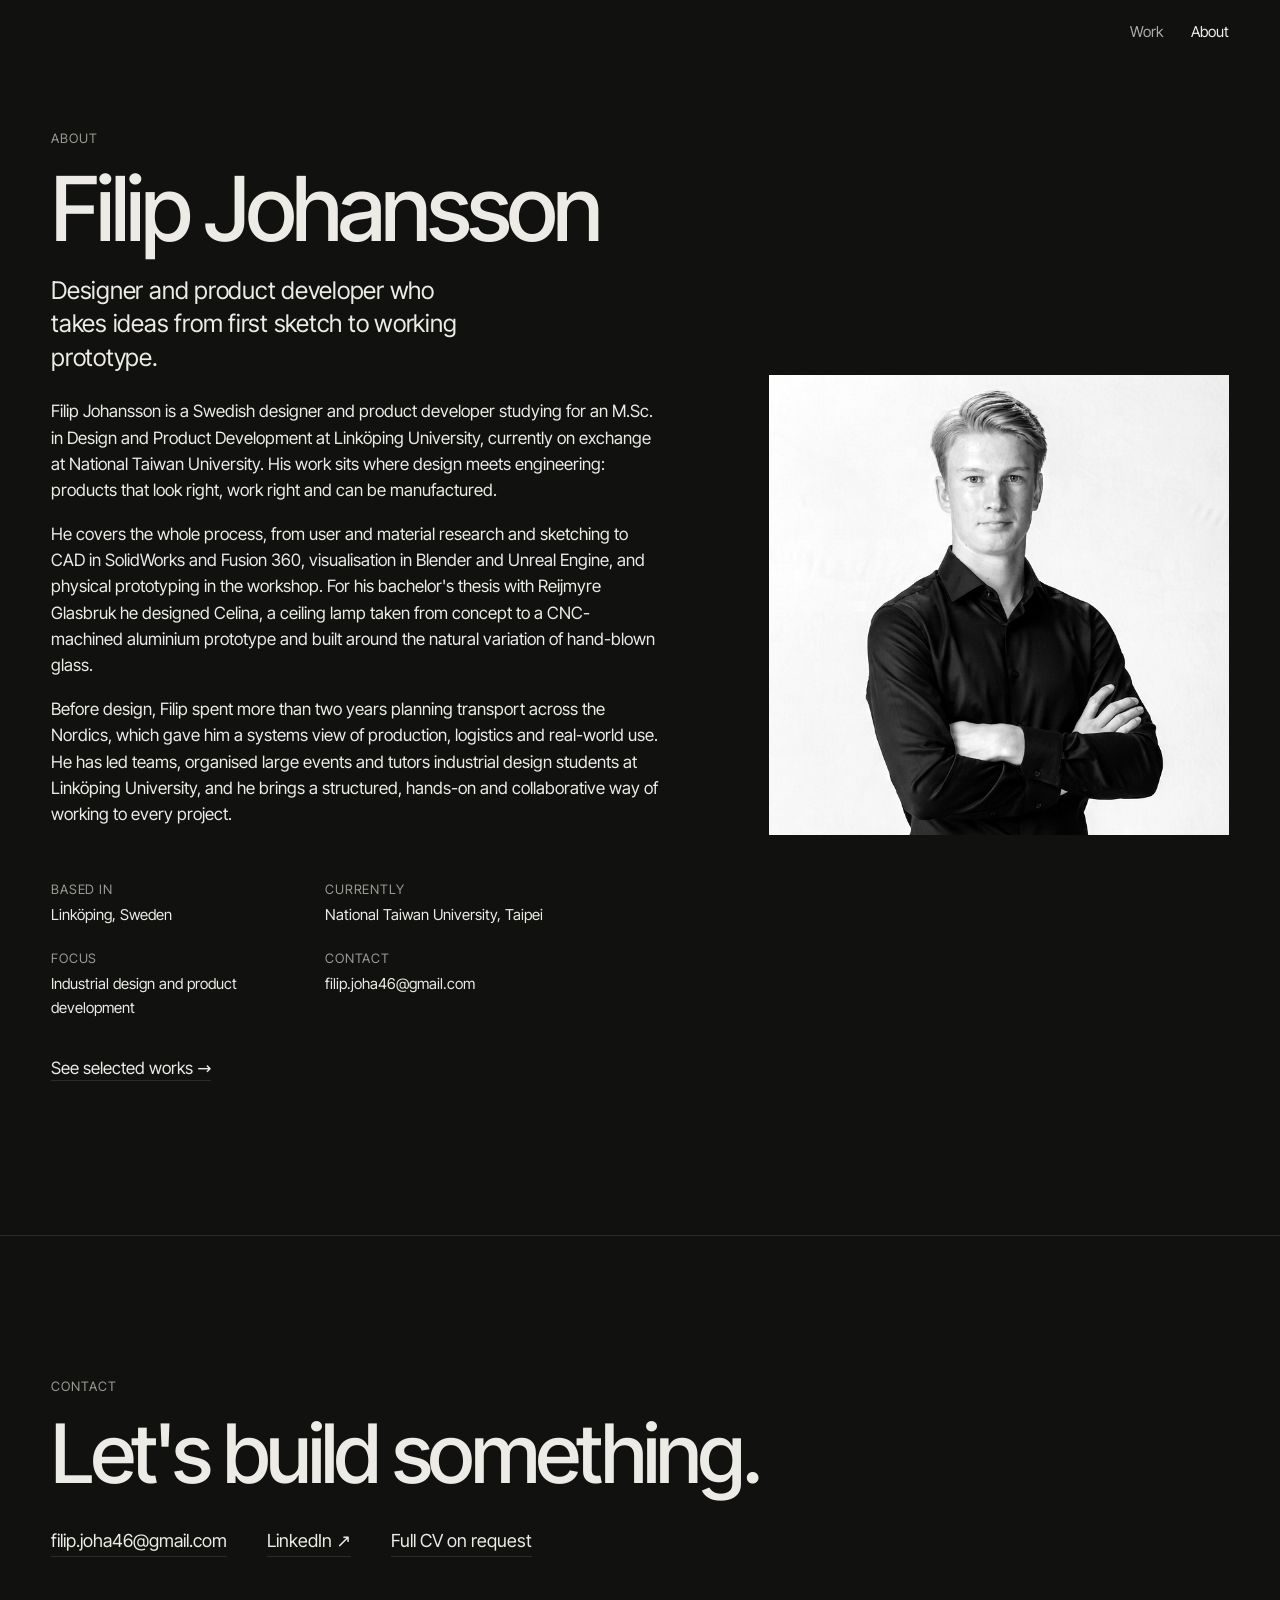
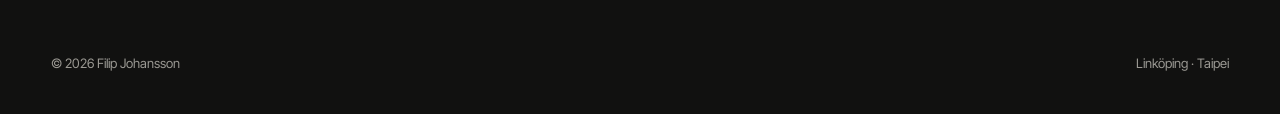
==== about.html @ da945d3a "Update portfolio site: Celina, Modulix 3D configurations, ORIS, Åbacka, About page Co-Authored-By: C" ====
<!DOCTYPE html>
<html lang="en">
<head>
<meta charset="utf-8">
<meta name="viewport" content="width=device-width,initial-scale=1">
<title>About — Filip Johansson</title>
<meta name="description" content="About Filip Johansson, M.Sc. student in Design and Product Development at Linköping University: experience, education, skills and contact.">
<meta property="og:title" content="About — Filip Johansson">
<meta property="og:image" content="assets/img/filip.jpg">
<link rel="icon" href="data:image/svg+xml,%3Csvg xmlns=%22http://www.w3.org/2000/svg%22 viewBox=%220 0 32 32%22%3E%3Crect width=%2232%22 height=%2232%22 rx=%226%22 fill=%22%23141414%22/%3E%3Ctext x=%2216%22 y=%2222%22 font-family=%22Arial%22 font-size=%2215%22 font-weight=%22600%22 fill=%22%23F2F1ED%22 text-anchor=%22middle%22%3EFJ%3C/text%3E%3C/svg%3E">
<link rel="stylesheet" href="assets/style.css">
</head>
<body class="dark">

<header class="site-header">
  <div class="wrap">
    <span></span>
    <nav class="nav">
      <a href="index.html">Work</a>
      <a href="about.html" aria-current="page">About</a>
    </nav>
  </div>
</header>

<main>
  <section class="case-split wrap">
    <div class="split-text reveal">
      <p class="eyebrow">About</p>
      <h1 class="display">Filip Johansson</h1>
      <p class="lead">Designer and product developer who takes ideas from first sketch to working prototype.</p>
      <p style="margin-top:24px">Filip Johansson is a Swedish designer and product developer studying for an M.Sc. in Design and Product Development at Linköping University, currently on exchange at National Taiwan University. His work sits where design meets engineering: products that look right, work right and can be manufactured.</p>
      <p>He covers the whole process, from user and material research and sketching to CAD in SolidWorks and Fusion 360, visualisation in Blender and Unreal Engine, and physical prototyping in the workshop. For his bachelor's thesis with Reijmyre Glasbruk he designed Celina, a ceiling lamp taken from concept to a CNC-machined aluminium prototype and built around the natural variation of hand-blown glass.</p>
      <p>Before design, Filip spent more than two years planning transport across the Nordics, which gave him a systems view of production, logistics and real-world use. He has led teams, organised large events and tutors industrial design students at Linköping University, and he brings a structured, hands-on and collaborative way of working to every project.</p>
      <dl class="meta">
        <div><dt>Based in</dt><dd>Linköping, Sweden</dd></div>
        <div><dt>Currently</dt><dd>National Taiwan University, Taipei</dd></div>
        <div><dt>Focus</dt><dd>Industrial design and product development</dd></div>
        <div><dt>Contact</dt><dd><a href="mailto:filip.joha46@gmail.com">filip.joha46@gmail.com</a></dd></div>
      </dl>
      <p style="margin-top:36px"><a class="more" href="index.html#work">See selected works →</a></p>
    </div>
    <figure class="split-img about-portrait portrait-sm"><img src="assets/img/filip.jpg" alt="Portrait of Filip Johansson"></figure>
  </section>


</main>

<footer id="contact" class="contact">
  <div class="wrap">
    <p class="eyebrow">Contact</p>
    <h2 class="display" style="margin-top:16px">Let's build something.</h2>
    <div class="contact-links">
      <a href="mailto:filip.joha46@gmail.com">filip.joha46@gmail.com</a>
      <a href="https://www.linkedin.com/in/filip-johansson-716963175/" target="_blank" rel="noopener">LinkedIn ↗</a>
      <a href="mailto:filip.joha46@gmail.com?subject=CV%20request">Full CV on request</a>
    </div>
    <div class="foot"><span>© <span id="year">2026</span> Filip Johansson</span><span>Linköping · Taipei</span></div>
  </div>
</footer>

<script src="assets/main.js"></script>
</body>
</html>
---- assets/style.css ----
/* Filip Johansson — portfolio */
@font-face{font-family:'Inter Tight';font-style:normal;font-weight:400;font-display:swap;src:url(fonts/inter-tight-latin-ext-400-normal.woff2) format('woff2');unicode-range:U+0100-02BA,U+02BD-02C5,U+02C7-02CC,U+02CE-02D7,U+02DD-02FF,U+0304,U+0308,U+0329,U+1D00-1DBF,U+1E00-1E9F,U+1EF2-1EFF,U+2020,U+20A0-20AB,U+20AD-20C0,U+2113,U+2C60-2C7F,U+A720-A7FF}
@font-face{font-family:'Inter Tight';font-style:normal;font-weight:400;font-display:swap;src:url(fonts/inter-tight-latin-400-normal.woff2) format('woff2');unicode-range:U+0000-00FF,U+0131,U+0152-0153,U+02BB-02BC,U+02C6,U+02DA,U+02DC,U+0304,U+0308,U+0329,U+2000-206F,U+20AC,U+2122,U+2191,U+2193,U+2212,U+2215,U+FEFF,U+FFFD}
@font-face{font-family:'Inter Tight';font-style:normal;font-weight:500;font-display:swap;src:url(fonts/inter-tight-latin-ext-500-normal.woff2) format('woff2');unicode-range:U+0100-02BA,U+02BD-02C5,U+02C7-02CC,U+02CE-02D7,U+02DD-02FF,U+0304,U+0308,U+0329,U+1D00-1DBF,U+1E00-1E9F,U+1EF2-1EFF,U+2020,U+20A0-20AB,U+20AD-20C0,U+2113,U+2C60-2C7F,U+A720-A7FF}
@font-face{font-family:'Inter Tight';font-style:normal;font-weight:500;font-display:swap;src:url(fonts/inter-tight-latin-500-normal.woff2) format('woff2');unicode-range:U+0000-00FF,U+0131,U+0152-0153,U+02BB-02BC,U+02C6,U+02DA,U+02DC,U+0304,U+0308,U+0329,U+2000-206F,U+20AC,U+2122,U+2191,U+2193,U+2212,U+2215,U+FEFF,U+FFFD}
@font-face{font-family:'Inter Tight';font-style:normal;font-weight:600;font-display:swap;src:url(fonts/inter-tight-latin-ext-600-normal.woff2) format('woff2');unicode-range:U+0100-02BA,U+02BD-02C5,U+02C7-02CC,U+02CE-02D7,U+02DD-02FF,U+0304,U+0308,U+0329,U+1D00-1DBF,U+1E00-1E9F,U+1EF2-1EFF,U+2020,U+20A0-20AB,U+20AD-20C0,U+2113,U+2C60-2C7F,U+A720-A7FF}
@font-face{font-family:'Inter Tight';font-style:normal;font-weight:600;font-display:swap;src:url(fonts/inter-tight-latin-600-normal.woff2) format('woff2');unicode-range:U+0000-00FF,U+0131,U+0152-0153,U+02BB-02BC,U+02C6,U+02DA,U+02DC,U+0304,U+0308,U+0329,U+2000-206F,U+20AC,U+2122,U+2191,U+2193,U+2212,U+2215,U+FEFF,U+FFFD}
:root{
  --bg:#F2F1ED;
  --ink:#141414;
  --muted:#6E6D68;
  --line:#D9D7D0;
  --tile:#E6E4DE;
  --max:1440px;
  --pad:clamp(20px,4vw,56px);
  --gap:clamp(10px,1.4vw,20px);
  --font:"Inter Tight",system-ui,-apple-system,"Segoe UI",Roboto,sans-serif;
}
*{box-sizing:border-box;margin:0;padding:0}
html{scroll-behavior:smooth}
body{background:var(--bg);color:var(--ink);font-family:var(--font);font-size:17px;line-height:1.55;-webkit-font-smoothing:antialiased}
img,video{display:block;max-width:100%;height:auto}
a{color:inherit;text-decoration:none}
::selection{background:var(--ink);color:var(--bg)}
.wrap{max-width:var(--max);margin-left:auto;margin-right:auto;padding-left:var(--pad);padding-right:var(--pad)}

/* Header */
.site-header{position:sticky;top:0;z-index:20;background:rgba(242,241,237,.88);backdrop-filter:blur(10px);-webkit-backdrop-filter:blur(10px)}
.site-header .wrap{display:flex;align-items:center;justify-content:space-between;height:64px}
.logo{font-weight:600;letter-spacing:-.01em}
.logo span{color:var(--muted);font-weight:400}
.nav{display:flex;gap:28px;font-size:15px}
.nav a{color:var(--muted);transition:color .2s}
.nav a:hover,.nav a[aria-current]{color:var(--ink)}

/* Type */
.eyebrow{font-size:13px;letter-spacing:.08em;text-transform:uppercase;color:var(--muted)}
.label{font-size:14px;color:var(--muted);display:flex;align-items:center;gap:10px}
.label::before{content:none}
h1,h2,h3{font-weight:500;letter-spacing:-.025em;line-height:1.06}
.display{font-size:clamp(42px,7vw,104px);letter-spacing:-.045em;line-height:1}
h2{font-size:clamp(28px,3.6vw,52px);letter-spacing:-.03em}
h3{font-size:21px;letter-spacing:-.015em;line-height:1.2}
.lead{font-size:clamp(19px,1.9vw,26px);line-height:1.38;letter-spacing:-.01em}
p{max-width:62ch}
p+p{margin-top:1em}
.muted{color:var(--muted)}

/* ---------- Home ---------- */
.hero{padding-top:clamp(64px,11vw,160px);padding-bottom:clamp(48px,7vw,96px)}
.hero .display{max-width:15ch}
.hero .lead{max-width:40ch;margin-top:clamp(24px,3vw,40px);color:var(--muted)}
.hero .lead b{color:var(--ink);font-weight:500}

.work{display:grid;grid-template-columns:repeat(2,1fr);gap:clamp(36px,5vw,72px) var(--gap)}
.tile{display:block}
.tile.wide{grid-column:1/-1}
.tile-img{overflow:hidden;background:var(--tile);aspect-ratio:4/5}
.tile.wide .tile-img{aspect-ratio:16/8}
.tile-img img{width:100%;height:100%;object-fit:cover;transition:transform 1s cubic-bezier(.2,.7,.2,1)}
.tile:hover .tile-img img{transform:scale(1.03)}
.tile-body{display:flex;justify-content:space-between;align-items:baseline;gap:16px;padding-top:16px}
.tile-title{font-size:clamp(20px,1.8vw,24px);font-weight:500;letter-spacing:-.02em}
.tile-sub{color:var(--muted);font-size:15px;margin-top:2px}
.tile-tags{color:var(--muted);font-size:14px;text-align:right}
.tile .arrow{display:inline-block;transition:transform .3s}
.tile:hover .arrow{transform:translateX(5px)}

.section{padding-top:clamp(80px,11vw,160px);padding-bottom:clamp(40px,6vw,80px)}
.split{display:grid;align-items:start;grid-template-columns:minmax(0,4fr) minmax(0,8fr);gap:clamp(24px,5vw,80px)}
.qualities{display:grid;grid-template-columns:repeat(2,1fr);gap:clamp(32px,4vw,56px) clamp(24px,4vw,56px);margin-top:clamp(40px,5vw,64px)}
.quality{border-top:1px solid var(--ink);padding-top:18px}
.quality .n{font-size:13px;color:var(--muted);letter-spacing:.06em}
.quality h3{margin:10px 0 10px}
.quality p{color:var(--muted);font-size:16px}
.areas{list-style:none;display:flex;flex-wrap:wrap;gap:10px;margin-top:28px}
.areas li{border:1px solid var(--line);border-radius:999px;padding:9px 18px;font-size:15px;background:rgba(255,255,255,.35)}

/* Contact / footer */
.contact{padding:clamp(80px,11vw,160px) 0 40px;border-top:1px solid var(--line);margin-top:clamp(40px,6vw,80px)}
.contact .display{font-size:clamp(38px,6.4vw,92px)}
.contact-links{display:flex;flex-wrap:wrap;gap:16px 40px;margin-top:32px;font-size:18px}
.contact-links a{border-bottom:1px solid var(--line);padding-bottom:2px;transition:border-color .2s}
.contact-links a:hover{border-color:var(--ink)}
.foot{display:flex;justify-content:space-between;margin-top:96px;color:var(--muted);font-size:13px}

/* ---------- Case pages (large-image layout) ---------- */
.case-cover{width:100%;height:calc(100vh - 64px);min-height:420px;max-height:1000px;overflow:hidden;background:var(--tile)}
.case-cover img{width:100%;height:100%;object-fit:cover}
.case-intro{padding-top:clamp(48px,7vw,104px);padding-bottom:clamp(40px,6vw,88px)}
.case-intro .eyebrow{margin-bottom:16px}
.case-intro .lead{margin-top:20px;max-width:30ch}
.case-head{display:grid;grid-template-columns:minmax(0,7fr) minmax(0,5fr);gap:clamp(28px,5vw,80px);align-items:end}
.meta{display:grid;grid-template-columns:1fr 1fr;gap:22px 28px;font-size:15px}
.meta dt{color:var(--muted);font-size:13px;letter-spacing:.06em;text-transform:uppercase;margin-bottom:4px}

.chapter{padding-top:clamp(64px,9vw,136px)}
.chapter-text{display:grid;align-items:start;grid-template-columns:minmax(0,4fr) minmax(0,8fr);gap:clamp(20px,5vw,80px);padding-top:22px;border-top:1px solid var(--line);margin-bottom:clamp(32px,4.5vw,64px)}
.chapter-text h2{margin-bottom:22px;max-width:18ch}
.chapter-text p{font-size:18px}
.facts-row{display:flex;flex-wrap:wrap;gap:clamp(24px,4vw,64px);margin-top:28px}
.facts-row div{font-size:clamp(26px,2.6vw,36px);letter-spacing:-.03em;line-height:1.1}
.facts-row small{display:block;font-size:13px;color:var(--muted);letter-spacing:.04em;margin-top:6px}
.points{list-style:none;margin-top:24px;display:grid;grid-template-columns:1fr 1fr;gap:20px 32px}
.points li{border-top:1px solid var(--line);padding-top:12px;font-size:16px;color:var(--muted)}
.points li b{display:block;color:var(--ink);font-weight:500;font-size:17px;margin-bottom:4px}

.bleed{width:100%;margin-top:var(--gap)}
.bleed img{width:100%;height:auto}
.bleed.crop{height:min(88vh,1000px);overflow:hidden}
.bleed.crop img{height:100%;object-fit:cover}
.media{display:grid;gap:var(--gap);margin-top:var(--gap)}
.media.c2{grid-template-columns:1fr 1fr}
.media.c3{grid-template-columns:repeat(3,1fr)}
.media.c12{grid-template-columns:1fr 2fr}
.media.c21{grid-template-columns:2fr 1fr}
.media figure{background:var(--tile);overflow:hidden;position:relative}
.media img{width:100%;height:100%;object-fit:cover}
.r45 {aspect-ratio:4/5}.r34{aspect-ratio:3/4}.r11{aspect-ratio:1/1}.r169{aspect-ratio:16/9}.r32{aspect-ratio:3/2}
.fit img{object-fit:contain}
.fit{background:var(--bg)!important}
.paper{background:#FAFAF8!important}
.cap{font-size:13px;color:var(--muted);margin-top:10px}

.quote{font-size:clamp(26px,3.4vw,48px);letter-spacing:-.03em;line-height:1.15;max-width:24ch;padding:clamp(56px,8vw,120px) 0 0}

/* Placeholder for content still to be added */
.ph{border:1.5px dashed #BDBAB2;background:repeating-linear-gradient(135deg,transparent 0 14px,rgba(0,0,0,.02) 14px 28px)!important;display:flex;flex-direction:column;justify-content:center;align-items:center;text-align:center;padding:28px;color:var(--muted);font-size:14px;min-height:240px}
.ph b{display:block;color:var(--ink);font-weight:500;font-size:12px;letter-spacing:.08em;text-transform:uppercase;margin-bottom:8px}
.ph.txt{min-height:0;align-items:flex-start;text-align:left;margin-top:16px}

.credits{font-size:15px;color:var(--muted);margin-top:16px}
.next{display:flex;justify-content:space-between;align-items:flex-end;gap:24px;padding:clamp(64px,9vw,128px) 0 0;margin-top:clamp(64px,9vw,128px);border-top:1px solid var(--line)}
.next a.display{font-size:clamp(40px,7vw,104px);transition:opacity .2s}
.next a.display:hover{opacity:.6}

/* Reveal */
.reveal{opacity:0;transform:translateY(18px);transition:opacity .9s ease,transform .9s cubic-bezier(.2,.7,.2,1)}
.reveal.in{opacity:1;transform:none}
@media (prefers-reduced-motion:reduce){.reveal{opacity:1;transform:none;transition:none}html{scroll-behavior:auto}}

@media (max-width:900px){
  .split,.chapter-text,.case-head{grid-template-columns:1fr}
  .qualities{grid-template-columns:1fr}
  .tile.wide .tile-img{aspect-ratio:4/3}
  .media.c3{grid-template-columns:1fr 1fr}
  .media.c12,.media.c21{grid-template-columns:1fr}
  .logo span{display:none}
  .case-cover{height:70vh}
  .bleed.crop{height:70vh}
}
@media (max-width:600px){
  .work{grid-template-columns:1fr}
  .media.c2,.media.c3{grid-template-columns:1fr}
  .points{grid-template-columns:1fr}
  .meta{grid-template-columns:1fr 1fr}
  .nav{gap:16px}
}
.bottom img{object-position:50% 100%}
.case-cover video{width:100%;height:100%;object-fit:cover}
.vband{background:var(--bg);margin-top:0}
.vband video{width:100%;aspect-ratio:1920/500;object-fit:cover;-webkit-mask-image:linear-gradient(to bottom,transparent,#000 12%,#000 88%,transparent);mask-image:linear-gradient(to bottom,transparent,#000 12%,#000 88%,transparent)}


/* Split header (image beside title) */
.case-split{display:grid;grid-template-columns:minmax(0,6fr) minmax(0,5fr);gap:clamp(28px,5vw,80px);align-items:end;padding-top:clamp(32px,4vw,56px);padding-bottom:clamp(48px,6vw,88px)}
.split-text .eyebrow{margin-bottom:16px}
.split-text .lead{margin-top:20px;max-width:30ch}
.split-text .meta{margin-top:clamp(32px,4vw,56px);max-width:520px}
.split-img{background:var(--tile);aspect-ratio:786/1024;max-height:calc(100vh - 120px);overflow:hidden;margin-left:auto;width:100%}
.split-img img{width:100%;height:100%;object-fit:cover}
@media (max-width:900px){.case-split{grid-template-columns:1fr}.split-img{order:-1;max-height:none}}
.pad img{padding:10% 14%}
.r43{aspect-ratio:4/3}
.figwrap figure{background:var(--tile);overflow:hidden}
.figwrap .fit{background:var(--bg)}

/* About / CV */
.about-portrait img{object-position:50% 20%}
.cv{list-style:none}
.cv li{display:grid;grid-template-columns:minmax(0,1fr) auto;gap:4px 24px;padding:18px 0;border-top:1px solid var(--line)}
.cv li:first-child{border-top:0;padding-top:0}
.cv li b{display:block;font-weight:500;font-size:18px;letter-spacing:-.01em}
.cv li span{color:var(--muted);font-size:15px}
.cv li time{color:var(--muted);font-size:14px;white-space:nowrap}
.cv li p{grid-column:1/-1;color:var(--muted);font-size:16px;margin-top:6px}
.cv a{border-bottom:1px solid var(--line)}
.skills{display:grid;grid-template-columns:1fr 1fr;gap:32px 40px}
.skills h3{font-size:17px;margin-bottom:4px}
.skills .areas{margin-top:12px}
@media (max-width:600px){.skills{grid-template-columns:1fr}.cv li{grid-template-columns:1fr}}

/* Dark theme (Story page) */
body.dark{--bg:#111110;--ink:#EDEBE6;--muted:#9B9993;--line:#2C2B29;--tile:#1C1B1A}
body.dark .site-header{background:rgba(17,17,16,.86)}
body.dark ::selection{background:var(--ink);color:var(--bg)}
body.dark .contact-links a:hover{border-color:var(--ink)}
.portrait-sm{aspect-ratio:1/1;max-width:460px;align-self:center}

/* Menu in contrast to whatever is behind it */
.site-header{position:fixed;top:0;left:0;right:0;background:transparent!important;backdrop-filter:none!important;-webkit-backdrop-filter:none!important;mix-blend-mode:difference;color:#fff}
.site-header .logo,.site-header .nav a,.site-header .nav a[aria-current]{color:#fff}
.site-header .nav a{opacity:.7;transition:opacity .2s}
.site-header .nav a:hover,.site-header .nav a[aria-current]{opacity:1}
.case-cover{height:100vh;max-height:none}
.hero{padding-top:clamp(120px,14vw,200px)}
.case-split{padding-top:clamp(104px,10vw,140px)}
.work-head{display:flex;justify-content:space-between;align-items:center;gap:24px;padding-top:16px;border-top:1px solid var(--line);margin-bottom:clamp(20px,2.5vw,32px)}
.work-head span{color:var(--muted);font-size:14px}
.more{border-bottom:1px solid var(--line);padding-bottom:2px;font-size:17px}.more:hover{border-color:var(--ink)}
.viewer{margin-top:var(--gap)}
.viewer model-viewer{width:100%;height:min(70vh,640px);background:var(--tile);--poster-color:transparent;display:block}
.cfg-tabs{display:flex;flex-wrap:wrap;gap:8px;margin:0 0 14px}
.cfg-tabs button{font:inherit;font-size:13px;letter-spacing:.01em;padding:8px 16px;border:1px solid var(--line,rgba(0,0,0,.15));border-radius:999px;background:transparent;color:var(--ink);cursor:pointer;transition:background .2s,color .2s}
.cfg-tabs button:hover{border-color:var(--ink)}
.cfg-tabs button[aria-selected="true"]{background:var(--ink);color:var(--bg);border-color:var(--ink)}
.viewer + .media{margin-top:clamp(24px,3vw,40px)}
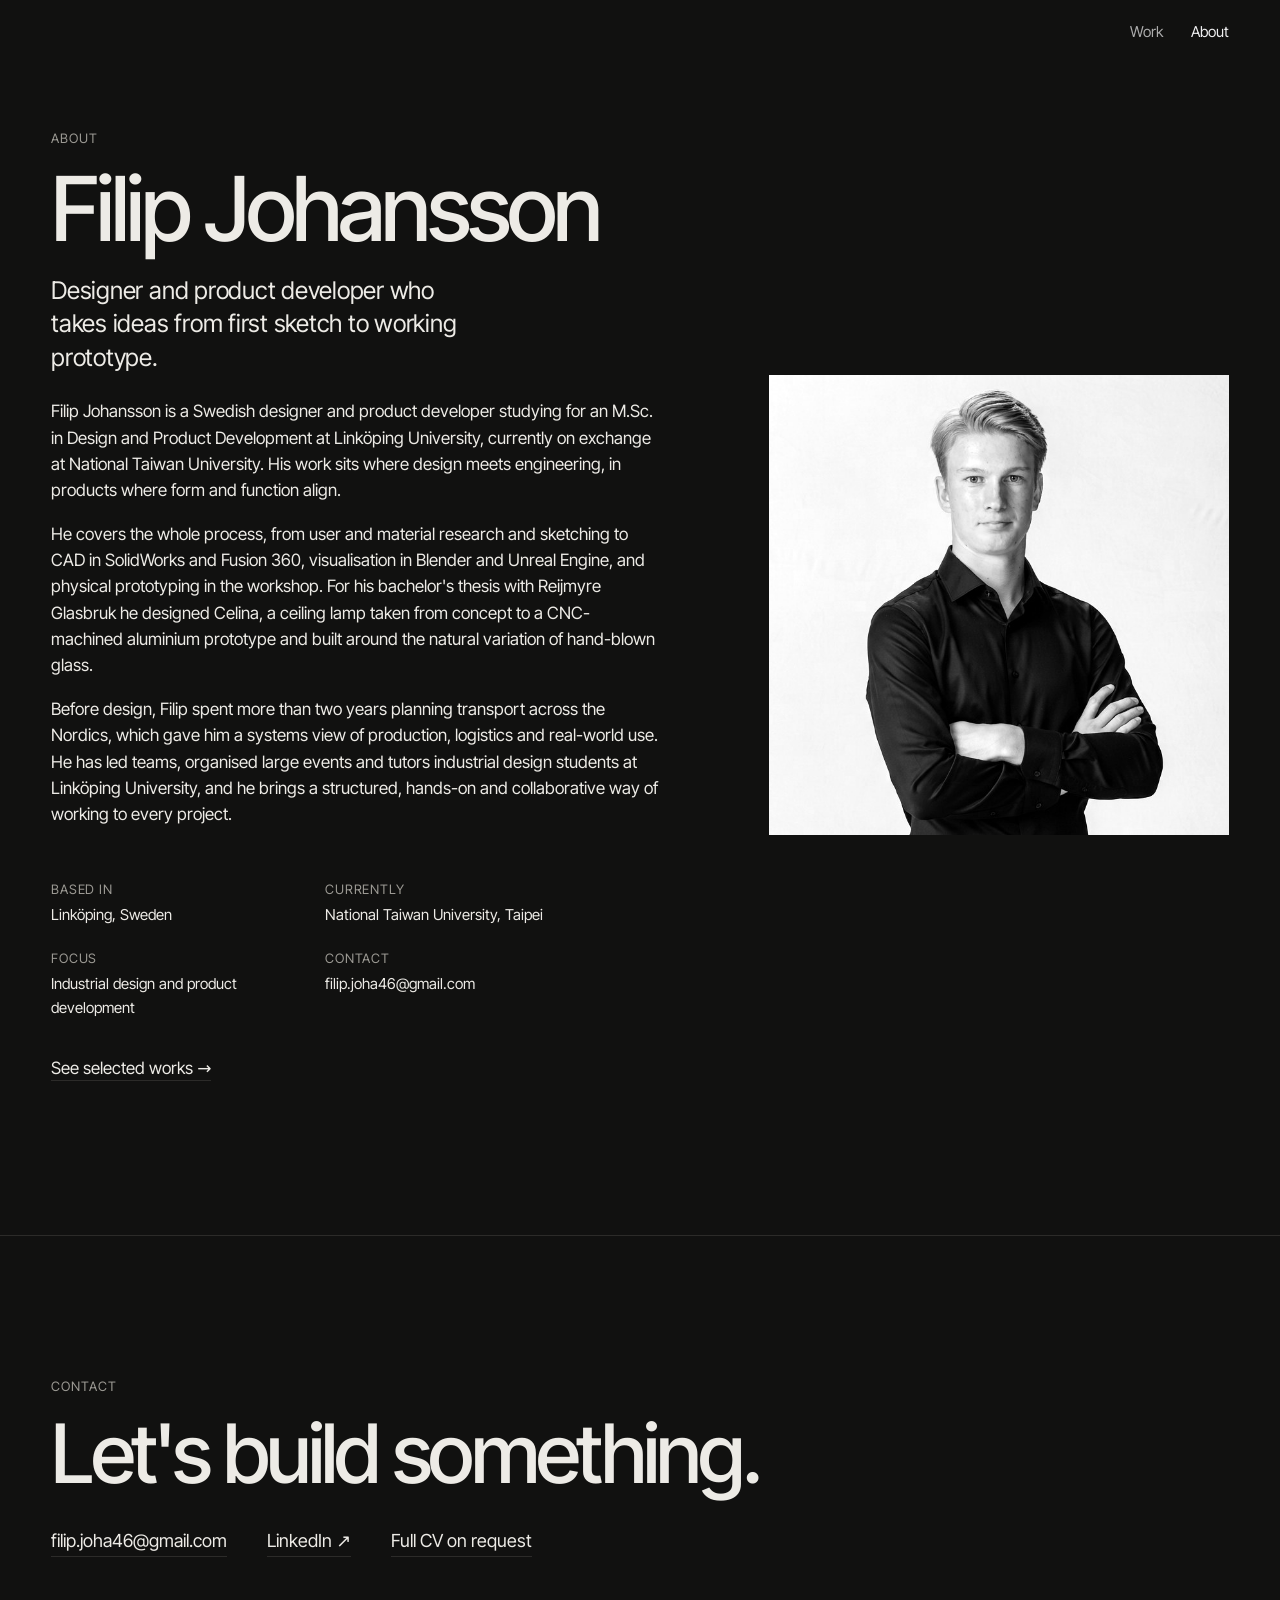
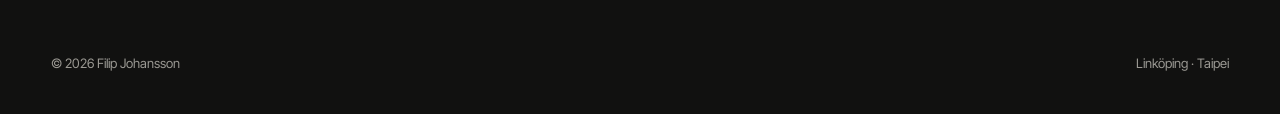
==== commit d1645532: "About: reword the design-meets-engineering sentence Co-Authored-By: Claude Opus 5.5 <noreply@anthrop" ====
--- a/about.html
+++ b/about.html
@@ -28,7 +28,7 @@
       <p class="eyebrow">About</p>
       <h1 class="display">Filip Johansson</h1>
       <p class="lead">Designer and product developer who takes ideas from first sketch to working prototype.</p>
-      <p style="margin-top:24px">Filip Johansson is a Swedish designer and product developer studying for an M.Sc. in Design and Product Development at Linköping University, currently on exchange at National Taiwan University. His work sits where design meets engineering: products that look right, work right and can be manufactured.</p>
+      <p style="margin-top:24px">Filip Johansson is a Swedish designer and product developer studying for an M.Sc. in Design and Product Development at Linköping University, currently on exchange at National Taiwan University. His work sits where design meets engineering, in products where form and function align.</p>
       <p>He covers the whole process, from user and material research and sketching to CAD in SolidWorks and Fusion 360, visualisation in Blender and Unreal Engine, and physical prototyping in the workshop. For his bachelor's thesis with Reijmyre Glasbruk he designed Celina, a ceiling lamp taken from concept to a CNC-machined aluminium prototype and built around the natural variation of hand-blown glass.</p>
       <p>Before design, Filip spent more than two years planning transport across the Nordics, which gave him a systems view of production, logistics and real-world use. He has led teams, organised large events and tutors industrial design students at Linköping University, and he brings a structured, hands-on and collaborative way of working to every project.</p>
       <dl class="meta">
--- a/assets/style.css
+++ b/assets/style.css
@@ -97,9 +97,30 @@
 .chapter{padding-top:clamp(64px,9vw,136px)}
 .chapter-text{display:grid;align-items:start;grid-template-columns:minmax(0,4fr) minmax(0,8fr);gap:clamp(20px,5vw,80px);padding-top:22px;border-top:1px solid var(--line);margin-bottom:clamp(32px,4.5vw,64px)}
 .chapter-text h2{margin-bottom:22px;max-width:18ch}
+.chapter-text h2.statement{max-width:23ch;margin-bottom:clamp(24px,3vw,40px)}
+.statement .mute{color:var(--muted)}
+.st-body{max-width:44ch;color:var(--muted)}
+.quote .mute{color:var(--muted)}
+.wrap:has(> .quote) + .bleed{margin-top:clamp(32px,4.5vw,64px)}
+.cols{display:grid;grid-template-columns:repeat(var(--n),minmax(0,1fr));gap:clamp(20px,3vw,48px);margin:0 0 clamp(32px,4.5vw,64px)}
+.media + .cols{margin-top:clamp(20px,2.4vw,32px)}
+.col{border-top:1px solid var(--line);padding-top:18px;transition:opacity .2s}
+.col .n{display:block;font-size:13px;letter-spacing:.06em;color:var(--muted);margin-bottom:clamp(20px,3vw,44px)}
+.col h3{font-size:clamp(20px,1.9vw,27px);margin-bottom:10px}
+.col p{font-size:15px;line-height:1.5;color:var(--muted);max-width:32ch}
+.col.on{border-top-color:var(--ink)}
+.col.dim{opacity:.45}
+.col.dim:hover{opacity:1}
+.specs{display:grid;grid-template-columns:minmax(0,1fr) minmax(0,2.2fr);margin:28px 0 0;border-top:1px solid var(--line)}
+.specs dt,.specs dd{margin:0;padding:14px 0;border-bottom:1px solid var(--line)}
+.specs dt{font-size:14px;color:var(--muted);padding-right:16px}
+.specs dd{font-size:16px;line-height:1.45}
+@media (max-width:900px){.cols{grid-template-columns:repeat(2,minmax(0,1fr))}}
+@media (max-width:560px){.cols{grid-template-columns:1fr}.cols .n{margin-bottom:12px}.specs{grid-template-columns:1fr}.specs dt{border-bottom:0;padding-bottom:0}.specs dd{padding-top:4px}}
 .chapter-text p{font-size:18px}
 .facts-row{display:flex;flex-wrap:wrap;gap:clamp(24px,4vw,64px);margin-top:28px}
 .facts-row div{font-size:clamp(26px,2.6vw,36px);letter-spacing:-.03em;line-height:1.1}
+.facts-row .count{display:inline-block;font-variant-numeric:tabular-nums}
 .facts-row small{display:block;font-size:13px;color:var(--muted);letter-spacing:.04em;margin-top:6px}
 .points{list-style:none;margin-top:24px;display:grid;grid-template-columns:1fr 1fr;gap:20px 32px}
 .points li{border-top:1px solid var(--line);padding-top:12px;font-size:16px;color:var(--muted)}
@@ -214,4 +235,12 @@
 .cfg-tabs button{font:inherit;font-size:13px;letter-spacing:.01em;padding:8px 16px;border:1px solid var(--line,rgba(0,0,0,.15));border-radius:999px;background:transparent;color:var(--ink);cursor:pointer;transition:background .2s,color .2s}
 .cfg-tabs button:hover{border-color:var(--ink)}
 .cfg-tabs button[aria-selected="true"]{background:var(--ink);color:var(--bg);border-color:var(--ink)}
+.drag-hint{display:inline-flex;align-items:center;gap:10px;padding:10px 18px 10px 12px;border-radius:999px;background:rgba(242,241,237,.92);color:#141414;font-size:13px;letter-spacing:.01em;box-shadow:0 2px 14px rgba(0,0,0,.08)}
+.drag-hint svg{width:52px;height:26px;fill:none;stroke:currentColor;stroke-width:1.6;stroke-linecap:round;stroke-linejoin:round}
+.drag-hint .mouse{animation:hint-sway 1.8s ease-in-out infinite}
+.drag-hint .arr{opacity:.45}
+.drag-hint .hint-touch{display:none}
+@media (pointer:coarse){.drag-hint .hint-mouse{display:none}.drag-hint .hint-touch{display:inline}}
+@keyframes hint-sway{0%,100%{transform:translateX(-7px)}50%{transform:translateX(7px)}}
+@media (prefers-reduced-motion:reduce){.drag-hint .mouse{animation:none}}
 .viewer + .media{margin-top:clamp(24px,3vw,40px)}
